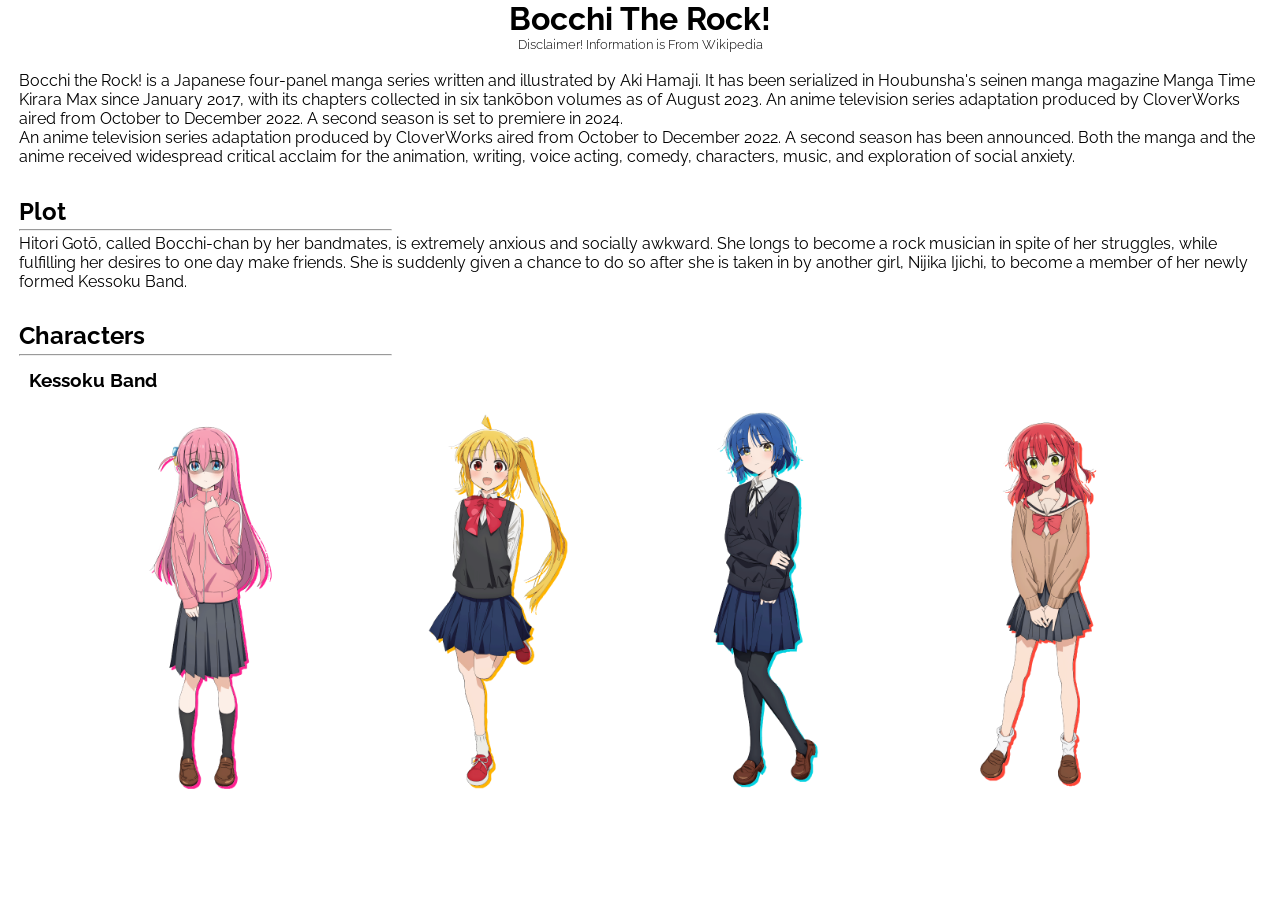
==== index.html @ 3a961fc8 "changes Font" ====
<!DOCTYPE html>
<html lang="en">

<head>
    <meta charset="UTF-8">
    <meta name="viewport" content="width=device-width, initial-scale=1.0">
    <link rel="preconnect" href="https://fonts.googleapis.com">
    <link rel="preconnect" href="https://fonts.gstatic.com" crossorigin>
    <link
        href="https://fonts.googleapis.com/css2?family=Bebas+Neue&family=Raleway:ital,wght@0,100..900;1,100..900&display=swap"
        rel="stylesheet">
    <link rel="stylesheet" href="css/index.css">
    <title>Document</title>
</head>

<body>
    <h1>Bocchi The Rock!</h1>
    <h5>Disclaimer! Information is From Wikipedia</h5>

    <section class="Introduction">
        <div class="Intro">
            Bocchi the Rock! is a Japanese four-panel manga series written and illustrated by Aki Hamaji. It has been
            serialized in Houbunsha's seinen manga magazine Manga Time Kirara Max since January 2017, with its chapters
            collected in six tankōbon volumes as of August 2023. An anime television series adaptation produced by
            CloverWorks aired from October to December 2022. A second season is set to premiere in 2024.
            <br>
            An anime television series adaptation produced by CloverWorks aired from October to December 2022. A second
            season has been announced. Both the manga and the anime received widespread critical acclaim for the
            animation, writing, voice acting, comedy, characters, music, and exploration of social anxiety.
        </div>
    </section>

    <section class="Plot">
        <h2>Plot</h2>
        <hr>
        Hitori Gotō, called Bocchi-chan by her bandmates, is extremely anxious and socially awkward. She longs to become
        a rock musician in spite of her struggles, while fulfilling her desires to one day make friends. She is suddenly
        given a chance to do so after she is taken in by another girl, Nijika Ijichi, to become a member of her newly
        formed Kessoku Band.
    </section>

    <section class="Characters">
        <h2>Characters</h2>
        <hr>

        <div>
            <h3>Kessoku Band</h3>
        </div>
        <div class="Char">
            <img src="images/Hitori_Gotoh.png" alt="Hitori Gotō">
            <img src="images/Nijika_Ijichi.png" alt="Nijika Ijichi">
            <img src="images/Ryo_Yamada.png" alt="Ryō Yamada ">
            <img src="images/Ikuyo_Kita.png" alt="Ikuyo Kita">
        </div>
    </section>
</body>

</html>
---- css/index.css ----
* {
    margin: 0;
    padding: 0;
    box-sizing: border-box;
    font-family: "Raleway", sans-serif;
    font-optical-sizing: auto;
    font-weight: weight;
    font-style: normal;
}

h1,
h5 {
    text-align: center;
}

h5 {
    font-weight: 300;
}

hr {
    margin: 0.2em 0;
    width: 30%;
}

section {
    padding: 0.7em;
    margin: 0.5em;
}

.Characters h3 {
    padding: 10px;
}

.Char {
    display: flex;
    justify-content: space-evenly;
}

.Char img {
    display: inline;
    width: 10em;
}

.Char img:hover {
    transform: scale(1.1);
    transition: all 0.3s ease-in-out;
}
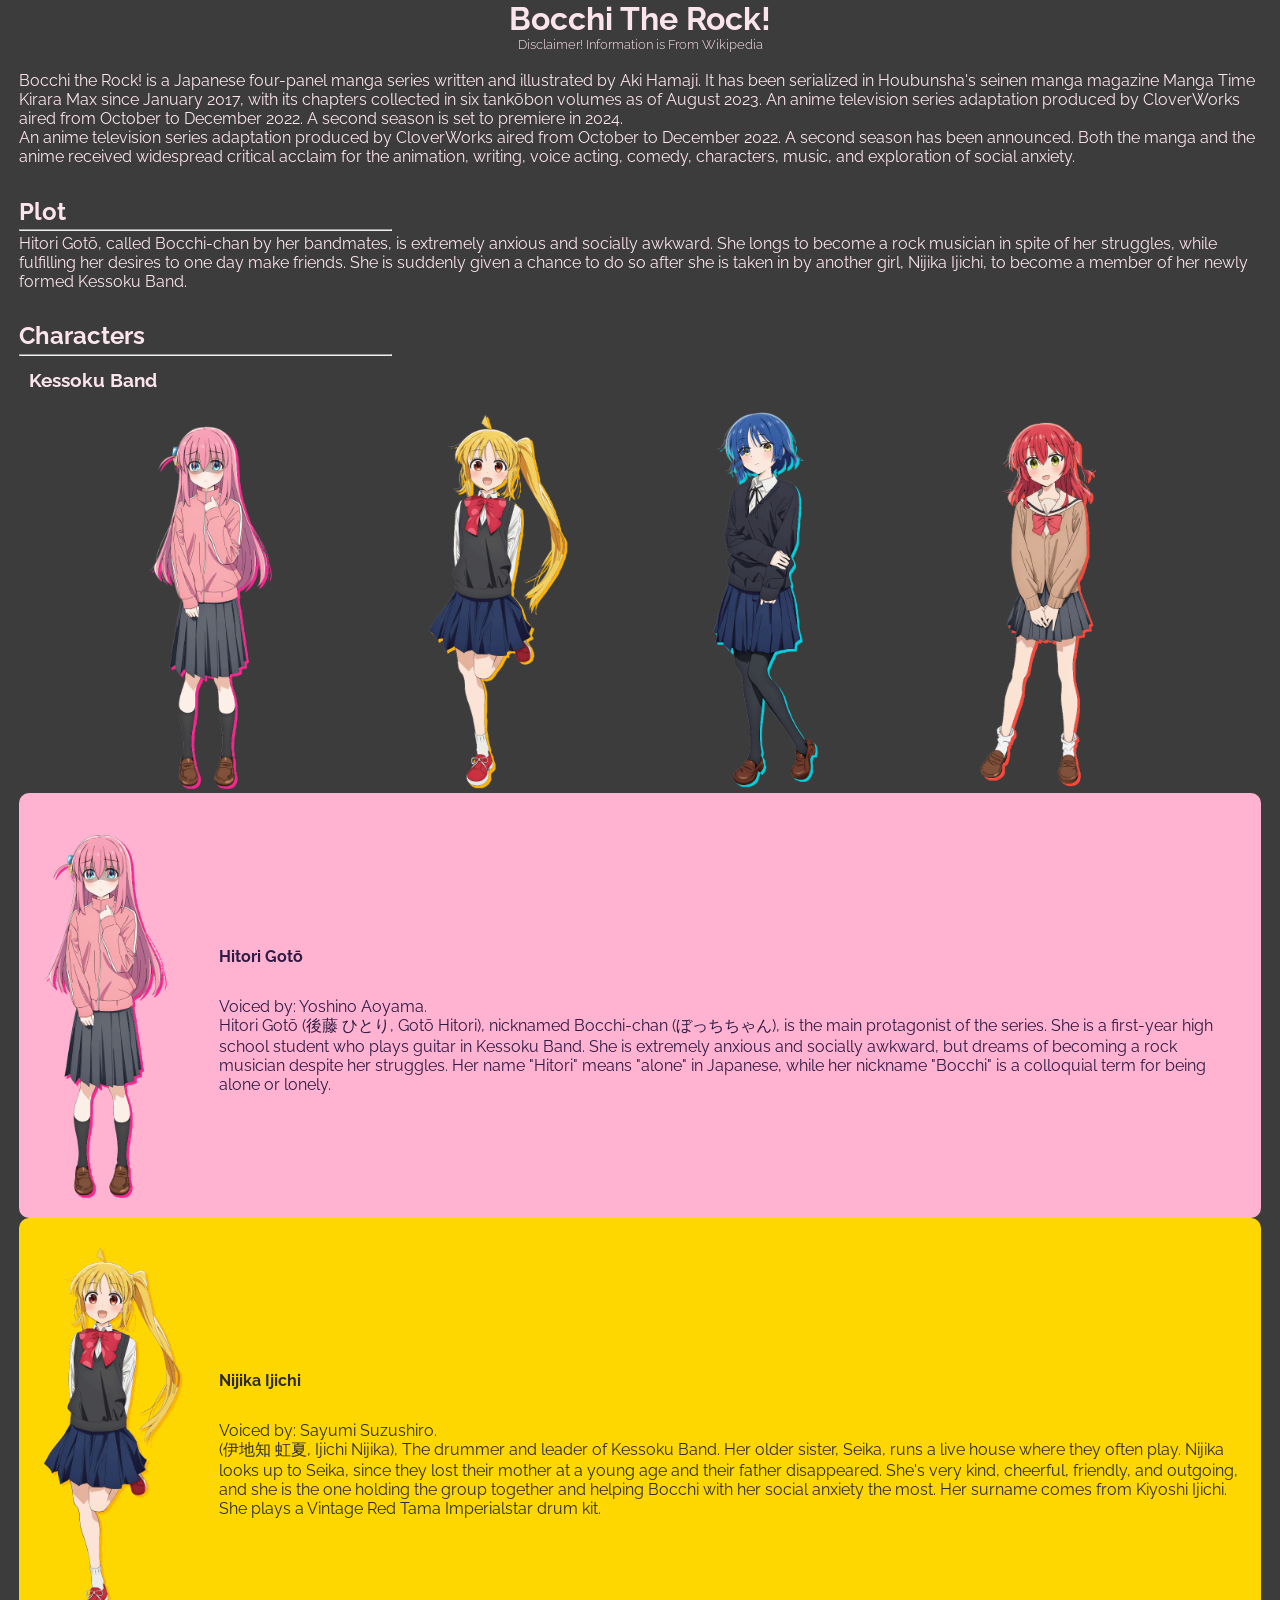
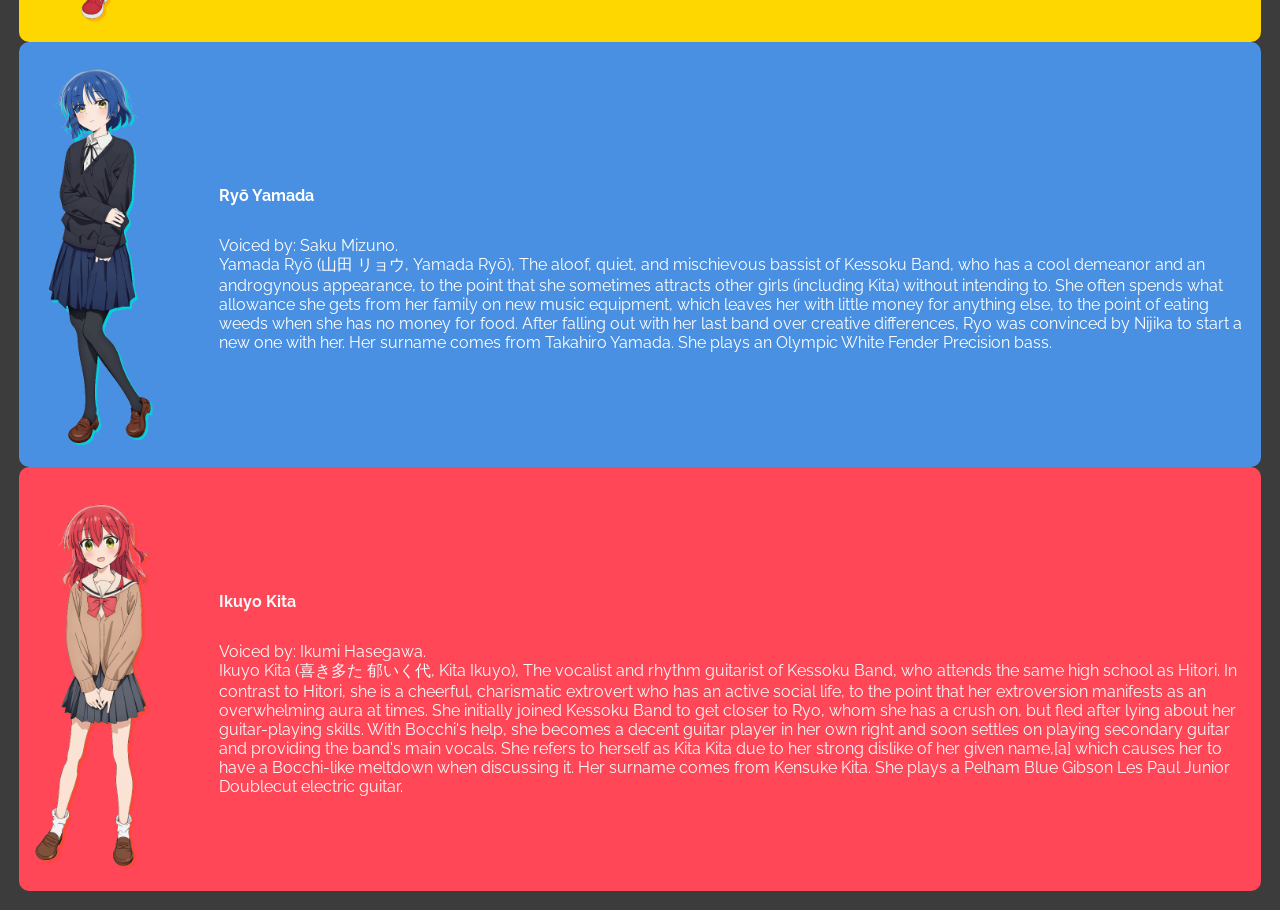
==== commit 672ea0df: "Kessoku band Description panel" ====
--- a/index.html
+++ b/index.html
@@ -52,6 +52,79 @@
             <img src="images/Ryo_Yamada.png" alt="Ryō Yamada ">
             <img src="images/Ikuyo_Kita.png" alt="Ikuyo Kita">
         </div>
+
+        <div class="Descriptions">
+            <div class="Hitori_Description">
+                <img src="images/Hitori_Gotoh.png" alt="Hitori_Gotoh">
+                <aside>
+                    <h4>Hitori Gotō</h4>
+                    <p>
+                        Voiced by: Yoshino Aoyama.
+                        <br>
+                        Hitori Gotō (後藤 ひとり, Gotō Hitori), nicknamed Bocchi-chan (ぼっちちゃん), is the main protagonist of
+                        the series. She is a first-year high school student who plays guitar in Kessoku Band. She is
+                        extremely anxious and socially awkward, but dreams of becoming a rock musician despite her
+                        struggles. Her name "Hitori" means "alone" in Japanese, while her nickname "Bocchi" is a
+                        colloquial term for being alone or lonely.
+                    </p>
+                </aside>
+            </div>
+
+            <div class="Nijika_Description">
+                <img src="images/Nijika_Ijichi.png" alt="Hitori_Gotoh">
+                <aside>
+                    <h4>Nijika Ijichi</h4>
+                    <p>
+                        Voiced by: Sayumi Suzushiro.
+                        <br>
+                        (伊地知 虹夏, Ijichi Nijika), The drummer and leader of Kessoku Band. Her older sister,
+                        Seika, runs a live house where they often play. Nijika looks up to Seika, since they lost their
+                        mother at a young age and their father disappeared. She's very kind, cheerful, friendly, and
+                        outgoing, and she is the one holding the group together and helping Bocchi with her social
+                        anxiety the most. Her surname comes from Kiyoshi Ijichi. She plays a Vintage Red Tama
+                        Imperialstar drum kit.
+                    </p>
+                </aside>
+            </div>
+
+            <div class="Ryo_Description">
+                <img src="images/Ryo_Yamada.png" alt="Hitori_Gotoh">
+                <aside>
+                    <h4>Ryō Yamada</h4>
+                    <p>
+                        Voiced by: Saku Mizuno.
+                        <br>
+                        Yamada Ryō (山田 リョウ, Yamada Ryō), The aloof, quiet, and mischievous bassist of Kessoku Band, who
+                        has a cool demeanor and an androgynous appearance, to the point that she sometimes attracts
+                        other girls (including Kita) without intending to. She often spends what allowance she gets from
+                        her family on new music equipment, which leaves her with little money for anything else, to the
+                        point of eating weeds when she has no money for food. After falling out with her last band over
+                        creative differences, Ryo was convinced by Nijika to start a new one with her. Her surname comes
+                        from Takahiro Yamada. She plays an Olympic White Fender Precision bass.
+                    </p>
+                </aside>
+            </div>
+
+            <div class="Ikuyo_Description">
+                <img src="images/Ikuyo_Kita.png" alt="Hitori_Gotoh">
+                <aside>
+                    <h4>Ikuyo Kita</h4>
+                    <p>
+                        Voiced by: Ikumi Hasegawa.
+                        <br>
+                        Ikuyo Kita (喜き多た 郁いく代, Kita Ikuyo), The vocalist and rhythm guitarist of Kessoku Band, who attends
+                        the same high school as Hitori. In contrast to Hitori, she is a cheerful, charismatic extrovert
+                        who has an active social life, to the point that her extroversion manifests as an overwhelming
+                        aura at times. She initially joined Kessoku Band to get closer to Ryo, whom she has a crush on,
+                        but fled after lying about her guitar-playing skills. With Bocchi's help, she becomes a decent
+                        guitar player in her own right and soon settles on playing secondary guitar and providing the
+                        band's main vocals. She refers to herself as Kita Kita due to her strong dislike of her given
+                        name,[a] which causes her to have a Bocchi-like meltdown when discussing it. Her surname comes
+                        from Kensuke Kita. She plays a Pelham Blue Gibson Les Paul Junior Doublecut electric guitar.
+                    </p>
+                </aside>
+            </div>
+        </div>
     </section>
 </body>
 
--- a/css/index.css
+++ b/css/index.css
@@ -6,6 +6,12 @@
     font-optical-sizing: auto;
     font-weight: weight;
     font-style: normal;
+}
+
+body {
+    background-color: #3c3c3c;
+    color: #fce4ec;
+    accent-color: #3949ab;
 }
 
 h1,
@@ -44,4 +50,91 @@
 .Char img:hover {
     transform: scale(1.1);
     transition: all 0.3s ease-in-out;
+}
+
+/* Character Description Kessoku Band */
+
+.Descriptions {
+    display: flex;
+    flex-direction: column;
+}
+
+/* HITORI GOTOH */
+
+.Hitori_Description {
+    background-color: #FFB3D1;
+    padding: 1em;
+    border-radius: 10px;
+    display: flex;
+    align-items: center;
+    gap: 1.5em;
+    color: #2D1B45;
+}
+
+.Hitori_Description img{
+    width: 10em;
+}
+
+.Hitori_Description h4 {
+    line-height: 5em;
+}
+
+/* NIJIKA IJICHI */
+
+.Nijika_Description {
+    background-color: #FFD700 ;
+    padding: 1em;
+    border-radius: 10px;
+    display: flex;
+    align-items: center;
+    gap: 1.5em;
+    color: #2C2C2C;
+}
+
+.Nijika_Description img{
+    width: 10em;
+}
+
+.Nijika_Description h4 {
+    line-height: 5em;
+}
+
+/* RYO YAMADA */
+
+.Ryo_Description {
+    background-color: #4A90E2 ;
+    padding: 1em;
+    border-radius: 10px;
+    display: flex;
+    align-items: center;
+    gap: 1.5em;
+    color: #FFFFFF;
+}
+
+.Ryo_Description img{
+    width: 10em;
+}
+
+.Ryo_Description h4 {
+    line-height: 5em;
+}
+
+/* IKUYO KITA */
+
+.Ikuyo_Description {
+    background-color: #FF4757;
+    padding: 1em;
+    border-radius: 10px;
+    display: flex;
+    align-items: center;
+    gap: 1.5em;
+    color: #F8F9FA;
+}
+
+.Ikuyo_Description img{
+    width: 10em;
+}
+
+.Ikuyo_Description h4 {
+    line-height: 5em;
 }
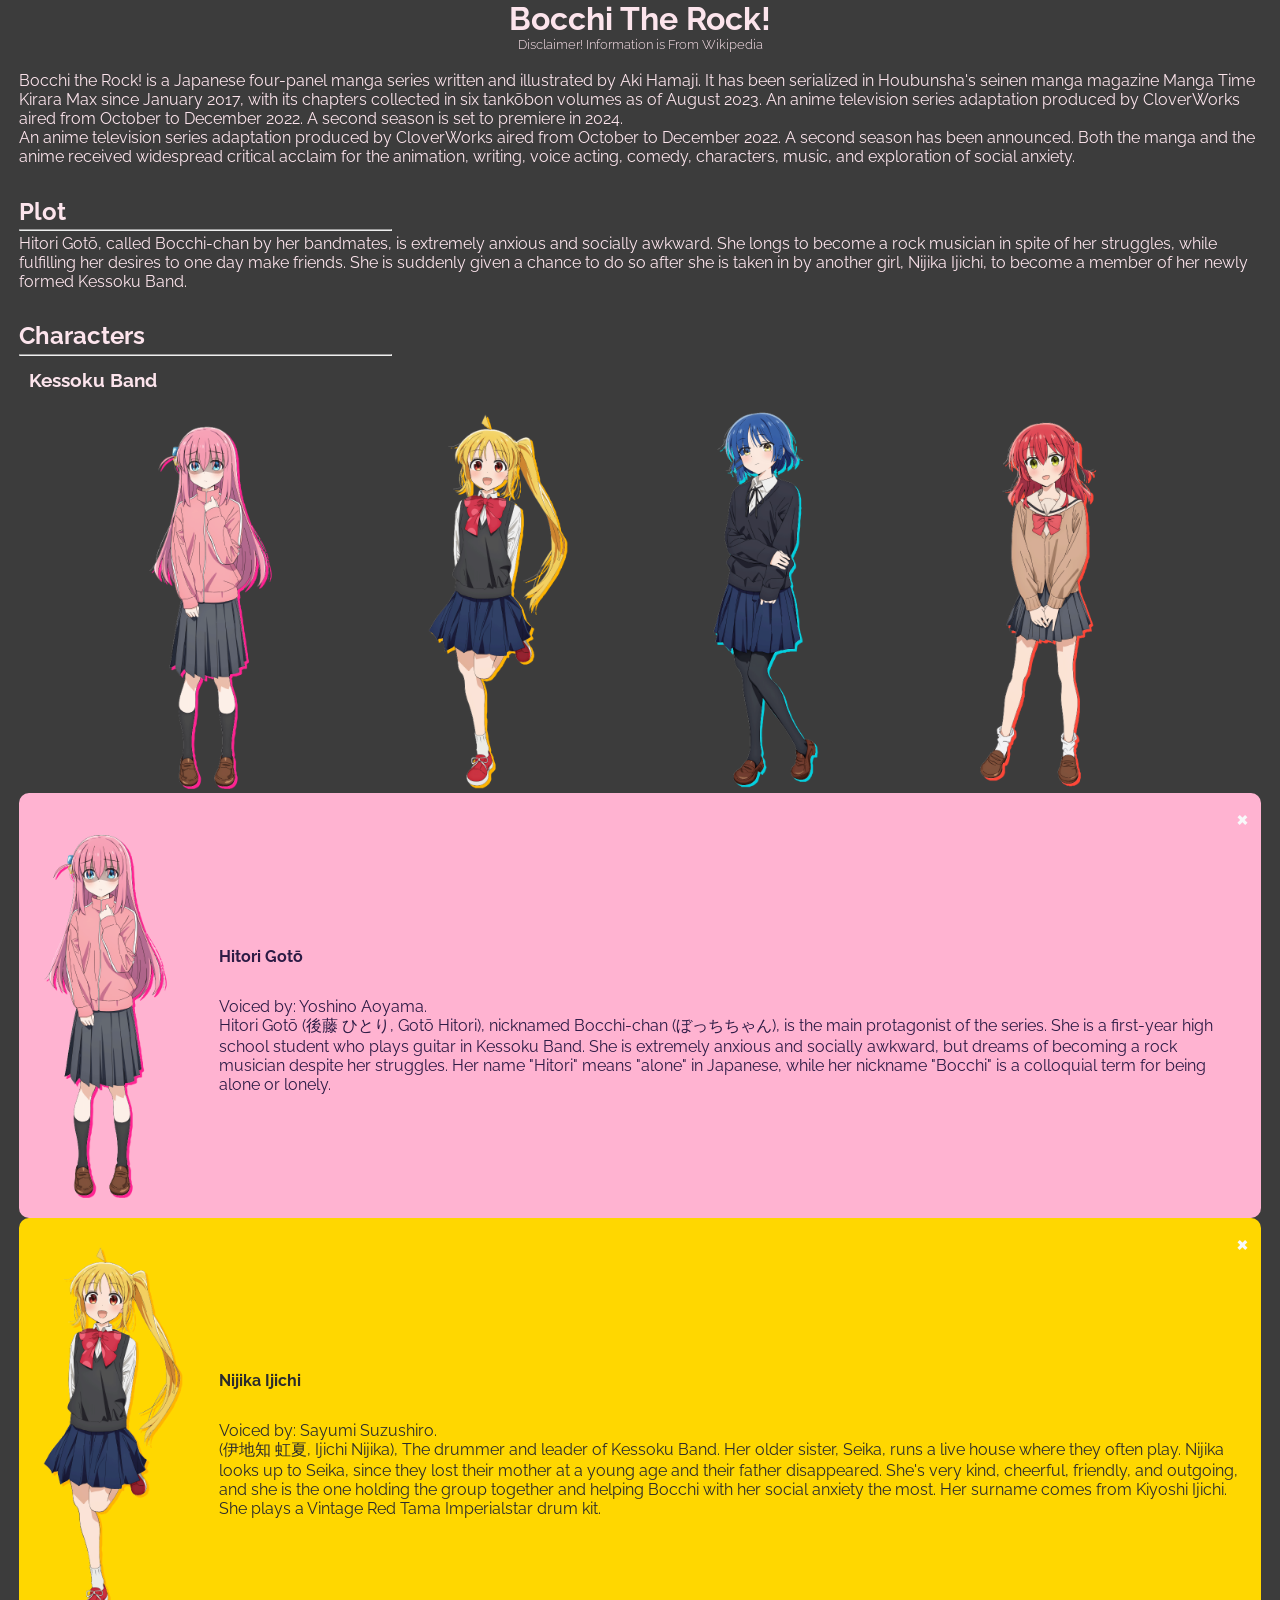
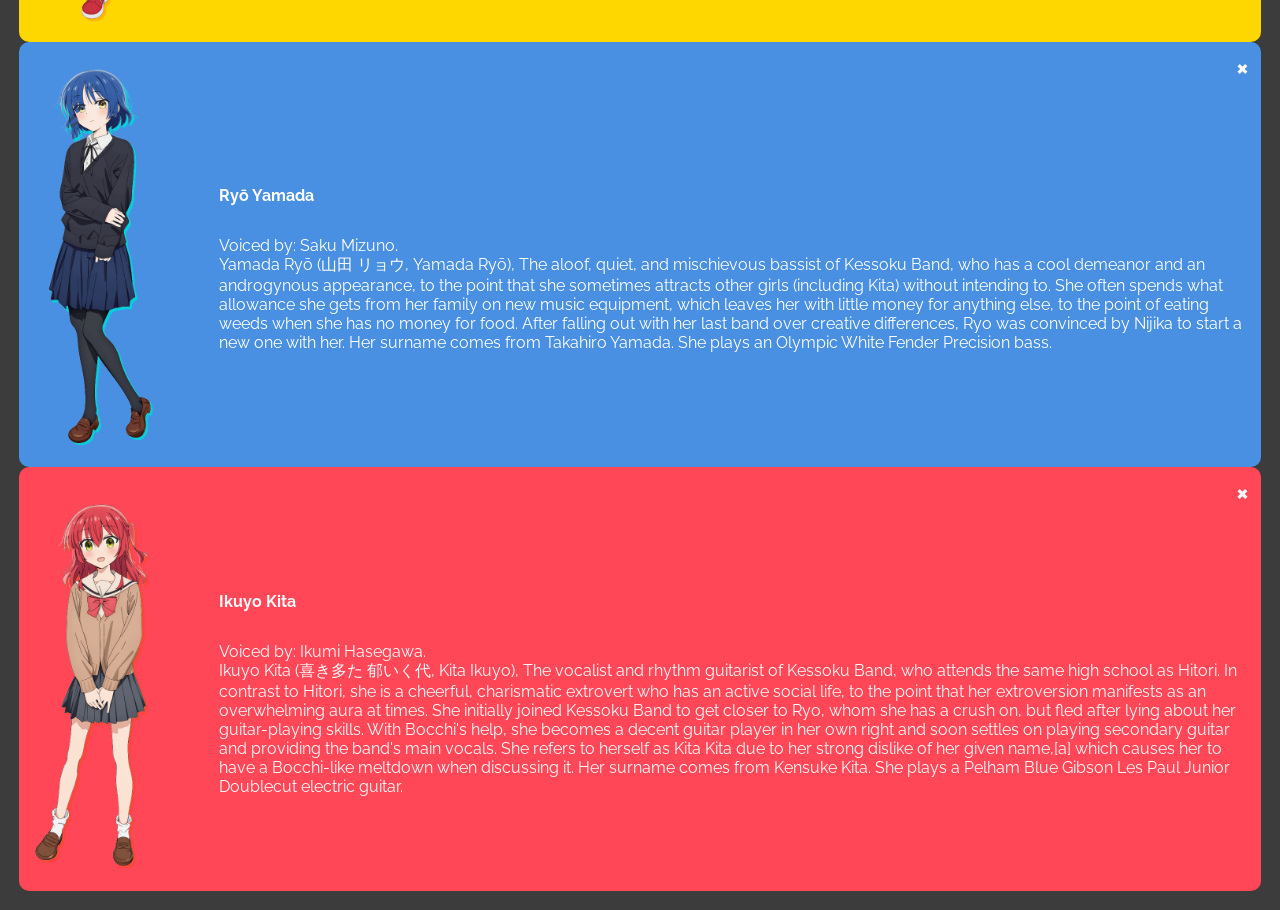
==== commit d0dfe0a0: "X" ====
--- a/index.html
+++ b/index.html
@@ -55,6 +55,7 @@
 
         <div class="Descriptions">
             <div class="Hitori_Description">
+                <span class="close-btn">&times;</span>
                 <img src="images/Hitori_Gotoh.png" alt="Hitori_Gotoh">
                 <aside>
                     <h4>Hitori Gotō</h4>
@@ -71,6 +72,7 @@
             </div>
 
             <div class="Nijika_Description">
+                <span class="close-btn">&times;</span>
                 <img src="images/Nijika_Ijichi.png" alt="Hitori_Gotoh">
                 <aside>
                     <h4>Nijika Ijichi</h4>
@@ -88,6 +90,7 @@
             </div>
 
             <div class="Ryo_Description">
+                <span class="close-btn">&times;</span>
                 <img src="images/Ryo_Yamada.png" alt="Hitori_Gotoh">
                 <aside>
                     <h4>Ryō Yamada</h4>
@@ -106,13 +109,15 @@
             </div>
 
             <div class="Ikuyo_Description">
+                <span class="close-btn">&times;</span>
                 <img src="images/Ikuyo_Kita.png" alt="Hitori_Gotoh">
                 <aside>
                     <h4>Ikuyo Kita</h4>
                     <p>
                         Voiced by: Ikumi Hasegawa.
                         <br>
-                        Ikuyo Kita (喜き多た 郁いく代, Kita Ikuyo), The vocalist and rhythm guitarist of Kessoku Band, who attends
+                        Ikuyo Kita (喜き多た 郁いく代, Kita Ikuyo), The vocalist and rhythm guitarist of Kessoku Band, who
+                        attends
                         the same high school as Hitori. In contrast to Hitori, she is a cheerful, charismatic extrovert
                         who has an active social life, to the point that her extroversion manifests as an overwhelming
                         aura at times. She initially joined Kessoku Band to get closer to Ryo, whom she has a crush on,
--- a/css/index.css
+++ b/css/index.css
@@ -59,6 +59,28 @@
     flex-direction: column;
 }
 
+.Hitori_Description,
+.Nijika_Description,
+.Ryo_Description,
+.Ikuyo_Description {
+    position: relative; 
+}
+
+.close-btn {
+    position: absolute;
+    top: 8px;
+    right: 12px;
+    font-size: 1.7em;
+    font-weight: bold;
+    color: #F8F9FA;
+    cursor: pointer;
+    transition: color 0.3s ease;
+}
+
+.close-btn:hover {
+    color: #000;
+}
+
 /* HITORI GOTOH */
 
 .Hitori_Description {
@@ -108,7 +130,7 @@
     display: flex;
     align-items: center;
     gap: 1.5em;
-    color: #FFFFFF;
+    color: #FFF;
 }
 
 .Ryo_Description img{
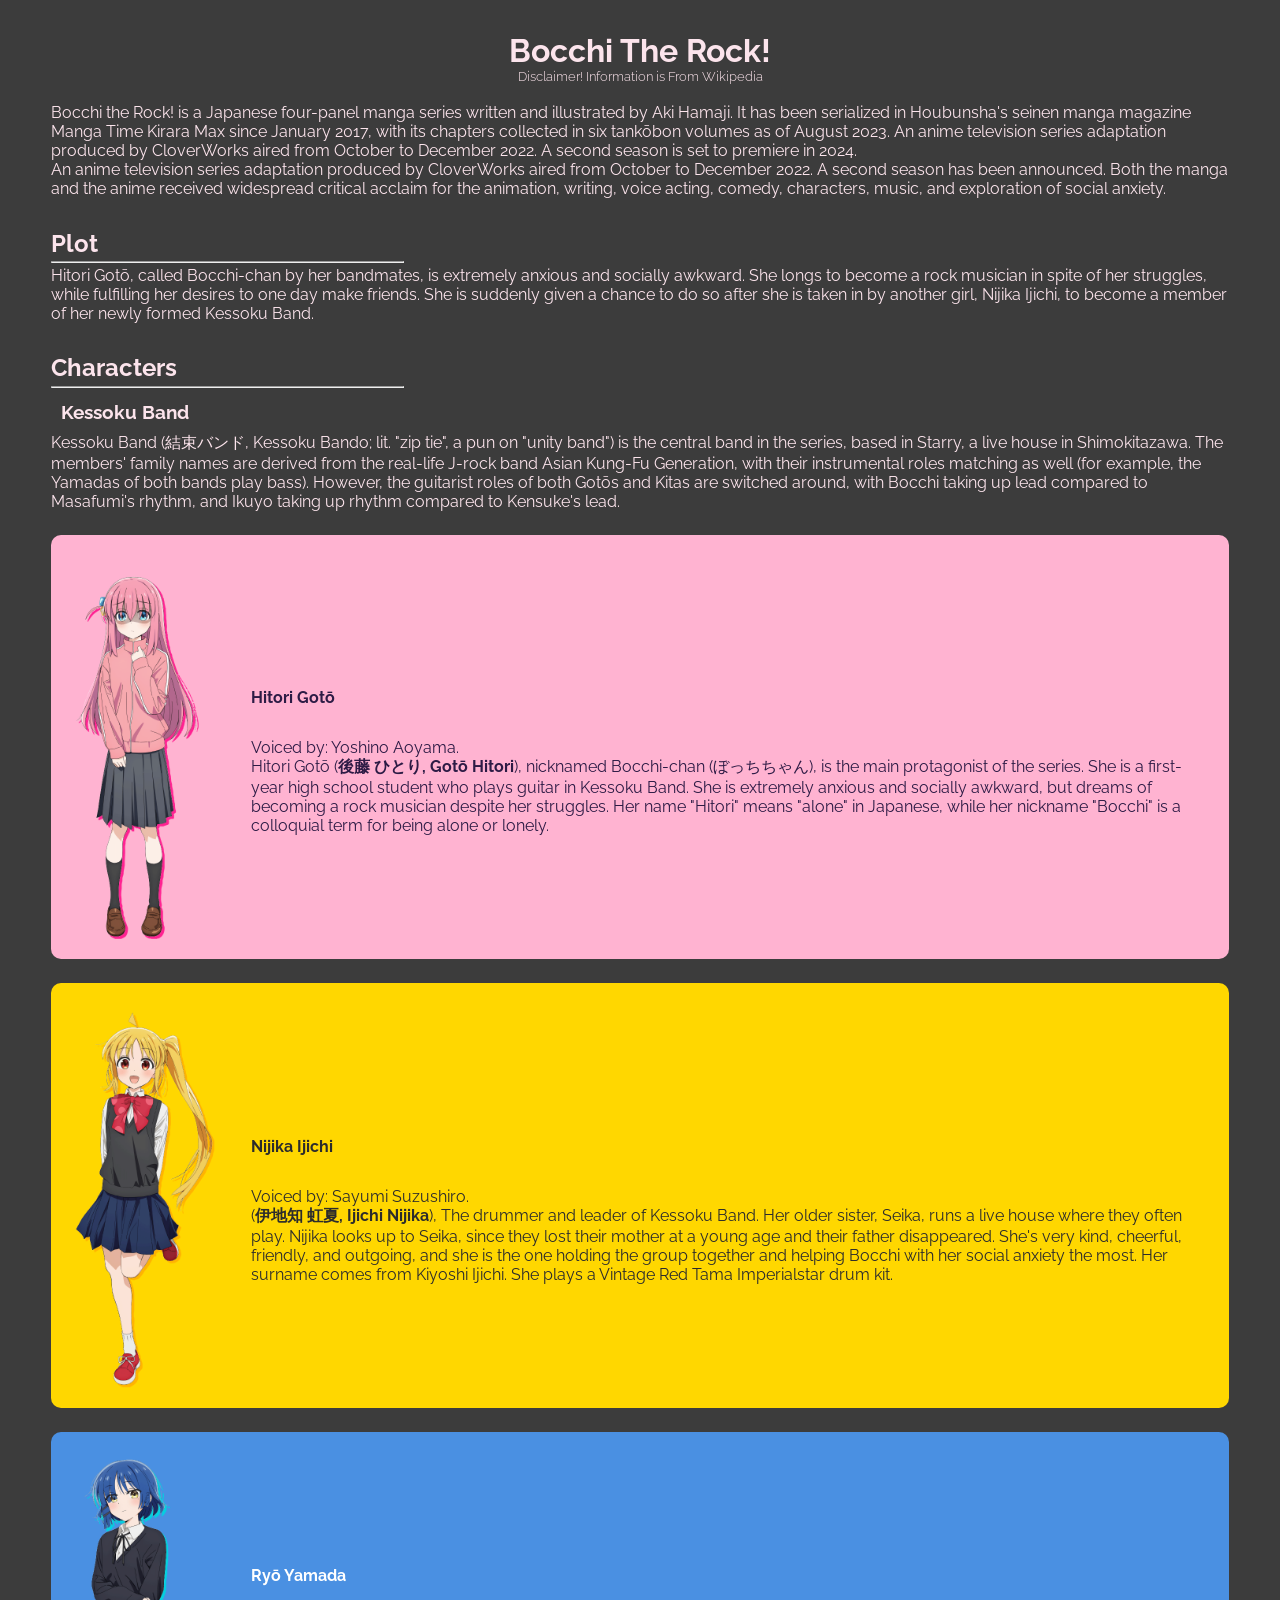
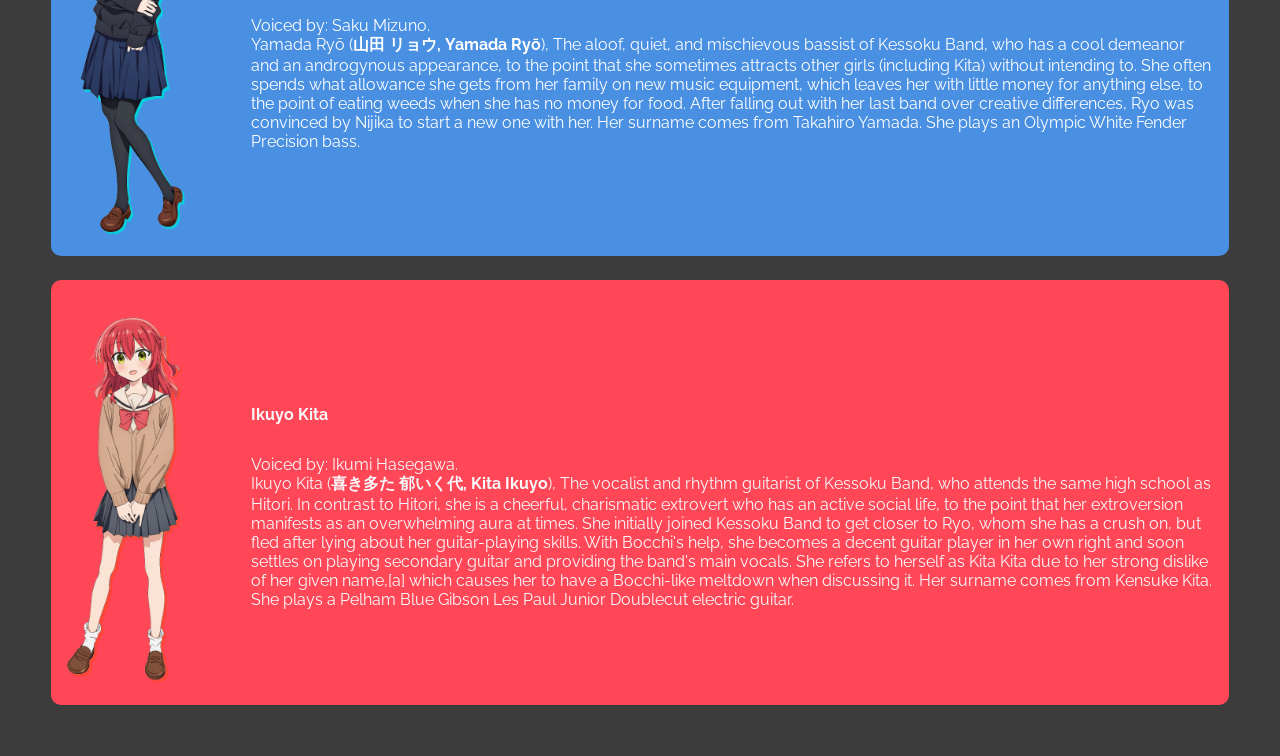
==== commit 3b356016: "f" ====
--- a/index.html
+++ b/index.html
@@ -43,26 +43,32 @@
         <h2>Characters</h2>
         <hr>
 
-        <div>
+        <div class="Kessoku_Band">
             <h3>Kessoku Band</h3>
-        </div>
-        <div class="Char">
-            <img src="images/Hitori_Gotoh.png" alt="Hitori Gotō">
-            <img src="images/Nijika_Ijichi.png" alt="Nijika Ijichi">
-            <img src="images/Ryo_Yamada.png" alt="Ryō Yamada ">
-            <img src="images/Ikuyo_Kita.png" alt="Ikuyo Kita">
+            Kessoku Band (結束バンド, Kessoku Bando; lit. "zip tie", a pun on "unity band") is the central band in the
+            series, based in Starry, a live house in Shimokitazawa. The members' family names are derived from the
+            real-life J-rock band Asian Kung-Fu Generation, with their instrumental roles matching as well (for example,
+            the Yamadas of both bands play bass). However, the guitarist roles of both Gotōs and Kitas are switched
+            around, with Bocchi taking up lead compared to Masafumi's rhythm, and Ikuyo taking up rhythm compared to
+            Kensuke's lead.
+            <!-- <div class="Char">
+                <img src="images/Hitori_Gotoh.png" alt="Hitori Gotō" data-target="hitori">
+                <img src="images/Nijika_Ijichi.png" alt="Nijika Ijichi" data-target="nijika">
+                <img src="images/Ryo_Yamada.png" alt="Ryō Yamada " data-target="ryo">
+                <img src="images/Ikuyo_Kita.png" alt="Ikuyo Kita" data-target="ikuyo">
+            </div> -->
         </div>
 
         <div class="Descriptions">
-            <div class="Hitori_Description">
-                <span class="close-btn">&times;</span>
+            <div class="Hitori_Description" id="hitori">
+                <!-- <span class="close-btn">&times;</span> -->
                 <img src="images/Hitori_Gotoh.png" alt="Hitori_Gotoh">
                 <aside>
                     <h4>Hitori Gotō</h4>
                     <p>
                         Voiced by: Yoshino Aoyama.
                         <br>
-                        Hitori Gotō (後藤 ひとり, Gotō Hitori), nicknamed Bocchi-chan (ぼっちちゃん), is the main protagonist of
+                        Hitori Gotō (<b>後藤 ひとり, Gotō Hitori</b>), nicknamed Bocchi-chan (ぼっちちゃん), is the main protagonist of
                         the series. She is a first-year high school student who plays guitar in Kessoku Band. She is
                         extremely anxious and socially awkward, but dreams of becoming a rock musician despite her
                         struggles. Her name "Hitori" means "alone" in Japanese, while her nickname "Bocchi" is a
@@ -71,15 +77,15 @@
                 </aside>
             </div>
 
-            <div class="Nijika_Description">
-                <span class="close-btn">&times;</span>
+            <div class="Nijika_Description" id="nijika">
+                <!-- <span class="close-btn">&times;</span> -->
                 <img src="images/Nijika_Ijichi.png" alt="Hitori_Gotoh">
                 <aside>
                     <h4>Nijika Ijichi</h4>
                     <p>
                         Voiced by: Sayumi Suzushiro.
                         <br>
-                        (伊地知 虹夏, Ijichi Nijika), The drummer and leader of Kessoku Band. Her older sister,
+                        (<b>伊地知 虹夏, Ijichi Nijika</b>), The drummer and leader of Kessoku Band. Her older sister,
                         Seika, runs a live house where they often play. Nijika looks up to Seika, since they lost their
                         mother at a young age and their father disappeared. She's very kind, cheerful, friendly, and
                         outgoing, and she is the one holding the group together and helping Bocchi with her social
@@ -89,15 +95,15 @@
                 </aside>
             </div>
 
-            <div class="Ryo_Description">
-                <span class="close-btn">&times;</span>
+            <div class="Ryo_Description" id="ryo">
+                <!-- <span class="close-btn">&times;</span> -->
                 <img src="images/Ryo_Yamada.png" alt="Hitori_Gotoh">
                 <aside>
                     <h4>Ryō Yamada</h4>
                     <p>
                         Voiced by: Saku Mizuno.
                         <br>
-                        Yamada Ryō (山田 リョウ, Yamada Ryō), The aloof, quiet, and mischievous bassist of Kessoku Band, who
+                        Yamada Ryō (<b>山田 リョウ, Yamada Ryō</b>), The aloof, quiet, and mischievous bassist of Kessoku Band, who
                         has a cool demeanor and an androgynous appearance, to the point that she sometimes attracts
                         other girls (including Kita) without intending to. She often spends what allowance she gets from
                         her family on new music equipment, which leaves her with little money for anything else, to the
@@ -108,15 +114,15 @@
                 </aside>
             </div>
 
-            <div class="Ikuyo_Description">
-                <span class="close-btn">&times;</span>
+            <div class="Ikuyo_Description" id="ikuyo">
+                <!-- <span class="close-btn">&times;</span> -->
                 <img src="images/Ikuyo_Kita.png" alt="Hitori_Gotoh">
                 <aside>
                     <h4>Ikuyo Kita</h4>
                     <p>
                         Voiced by: Ikumi Hasegawa.
                         <br>
-                        Ikuyo Kita (喜き多た 郁いく代, Kita Ikuyo), The vocalist and rhythm guitarist of Kessoku Band, who
+                        Ikuyo Kita (<b>喜き多た 郁いく代, Kita Ikuyo</b>), The vocalist and rhythm guitarist of Kessoku Band, who
                         attends
                         the same high school as Hitori. In contrast to Hitori, she is a cheerful, charismatic extrovert
                         who has an active social life, to the point that her extroversion manifests as an overwhelming
@@ -131,6 +137,8 @@
             </div>
         </div>
     </section>
+
+    <script src="javascript/index.js"></script>
 </body>
 
 </html>
--- a/css/index.css
+++ b/css/index.css
@@ -12,6 +12,7 @@
     background-color: #3c3c3c;
     color: #fce4ec;
     accent-color: #3949ab;
+    padding: 2em;
 }
 
 h1,
@@ -57,9 +58,14 @@
 .Descriptions {
     display: flex;
     flex-direction: column;
+    gap: 1.5em;
 }
 
-.Hitori_Description,
+.Kessoku_Band {
+    margin-bottom: 1.5em;
+}
+
+/* .Hitori_Description,
 .Nijika_Description,
 .Ryo_Description,
 .Ikuyo_Description {
@@ -79,7 +85,7 @@
 
 .close-btn:hover {
     color: #000;
-}
+} */
 
 /* HITORI GOTOH */
 
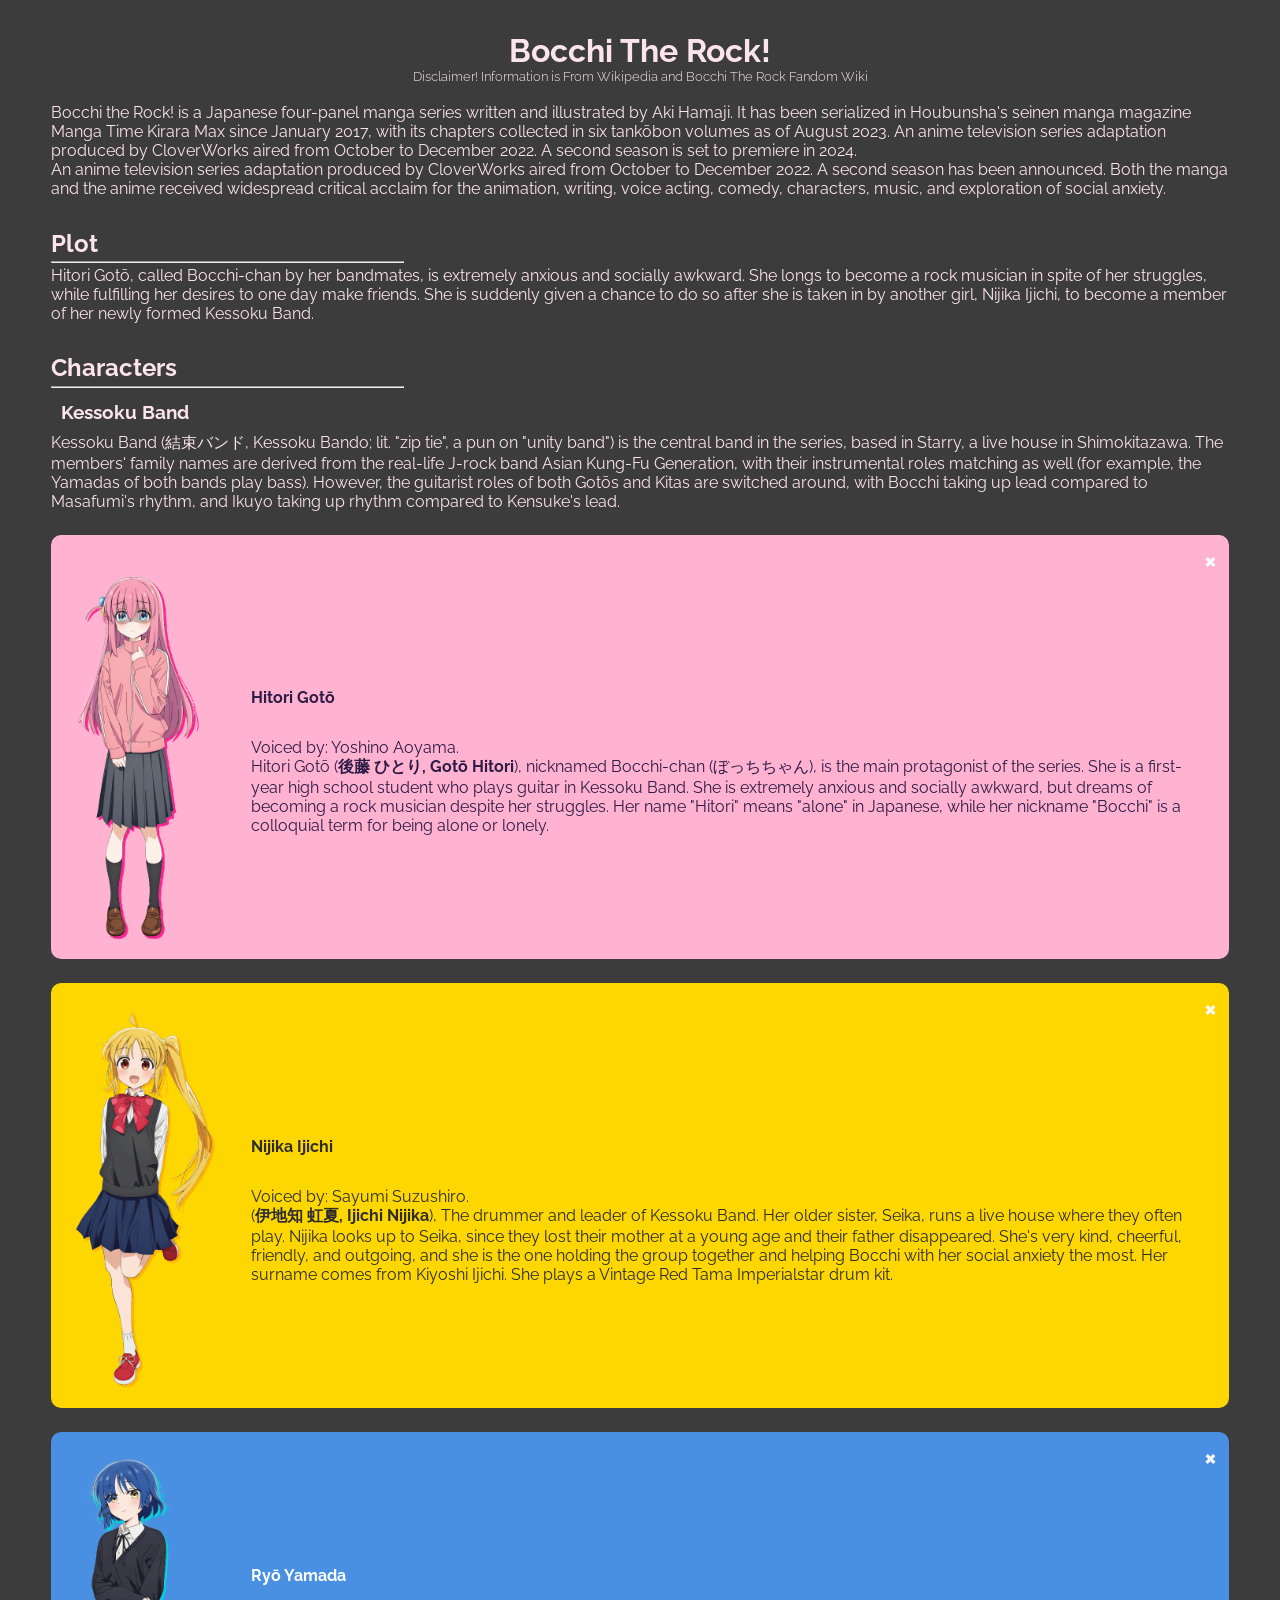
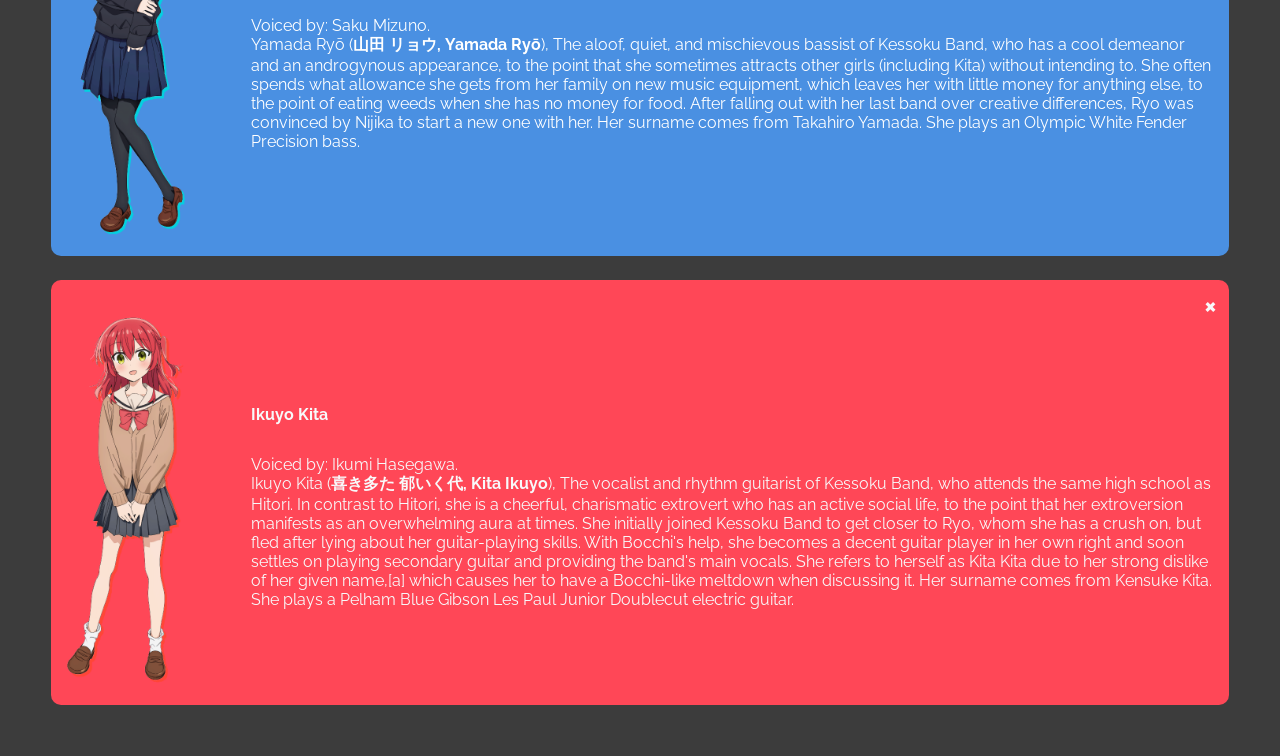
==== commit 277f121c: "some" ====
--- a/index.html
+++ b/index.html
@@ -10,12 +10,12 @@
         href="https://fonts.googleapis.com/css2?family=Bebas+Neue&family=Raleway:ital,wght@0,100..900;1,100..900&display=swap"
         rel="stylesheet">
     <link rel="stylesheet" href="css/index.css">
-    <title>Document</title>
+    <title>Bocchi The Rock</title>
 </head>
 
 <body>
     <h1>Bocchi The Rock!</h1>
-    <h5>Disclaimer! Information is From Wikipedia</h5>
+    <h5>Disclaimer! Information is From <a href="https://en.wikipedia.org/wiki/Bocchi_the_Rock!">Wikipedia</a> and <a href="https://bocchi-the-rock.fandom.com/wiki/Bocchi_the_Rock!_Wiki">Bocchi The Rock Fandom Wiki</a></h5>
 
     <section class="Introduction">
         <div class="Intro">
@@ -61,7 +61,7 @@
 
         <div class="Descriptions">
             <div class="Hitori_Description" id="hitori">
-                <!-- <span class="close-btn">&times;</span> -->
+                <span class="close-btn">&times;</span>
                 <img src="images/Hitori_Gotoh.png" alt="Hitori_Gotoh">
                 <aside>
                     <h4>Hitori Gotō</h4>
@@ -78,7 +78,7 @@
             </div>
 
             <div class="Nijika_Description" id="nijika">
-                <!-- <span class="close-btn">&times;</span> -->
+                <span class="close-btn">&times;</span>
                 <img src="images/Nijika_Ijichi.png" alt="Hitori_Gotoh">
                 <aside>
                     <h4>Nijika Ijichi</h4>
@@ -96,7 +96,7 @@
             </div>
 
             <div class="Ryo_Description" id="ryo">
-                <!-- <span class="close-btn">&times;</span> -->
+                <span class="close-btn">&times;</span>
                 <img src="images/Ryo_Yamada.png" alt="Hitori_Gotoh">
                 <aside>
                     <h4>Ryō Yamada</h4>
@@ -115,7 +115,7 @@
             </div>
 
             <div class="Ikuyo_Description" id="ikuyo">
-                <!-- <span class="close-btn">&times;</span> -->
+                <span class="close-btn">&times;</span>
                 <img src="images/Ikuyo_Kita.png" alt="Hitori_Gotoh">
                 <aside>
                     <h4>Ikuyo Kita</h4>
@@ -135,6 +135,7 @@
                     </p>
                 </aside>
             </div>
+
         </div>
     </section>
 
--- a/css/index.css
+++ b/css/index.css
@@ -22,6 +22,11 @@
 
 h5 {
     font-weight: 300;
+}
+
+h5 a {
+    color: #fce4ec;
+    text-decoration: none;
 }
 
 hr {
@@ -49,7 +54,7 @@
 }
 
 .Char img:hover {
-    transform: scale(1.1);
+    transform: scale(1.05);
     transition: all 0.3s ease-in-out;
 }
 
@@ -65,7 +70,7 @@
     margin-bottom: 1.5em;
 }
 
-/* .Hitori_Description,
+.Hitori_Description,
 .Nijika_Description,
 .Ryo_Description,
 .Ikuyo_Description {
@@ -85,7 +90,7 @@
 
 .close-btn:hover {
     color: #000;
-} */
+}
 
 /* HITORI GOTOH */
 
@@ -101,6 +106,11 @@
 
 .Hitori_Description img{
     width: 10em;
+}
+
+.Hitori_Description img:hover {
+    transform: scale(1.05);
+    transition: all 0.3s ease-in-out;
 }
 
 .Hitori_Description h4 {
@@ -123,6 +133,11 @@
     width: 10em;
 }
 
+.Nijika_Description img:hover {
+    transform: scale(1.05);
+    transition: all 0.3s ease-in-out;
+}
+
 .Nijika_Description h4 {
     line-height: 5em;
 }
@@ -141,6 +156,11 @@
 
 .Ryo_Description img{
     width: 10em;
+}
+
+.Ryo_Description img:hover {
+    transform: scale(1.05);
+    transition: all 0.3s ease-in-out;
 }
 
 .Ryo_Description h4 {
@@ -163,6 +183,11 @@
     width: 10em;
 }
 
+.Ikuyo_Description img:hover {
+    transform: scale(1.05);
+    transition: all 0.3s ease-in-out;
+}
+
 .Ikuyo_Description h4 {
     line-height: 5em;
 }
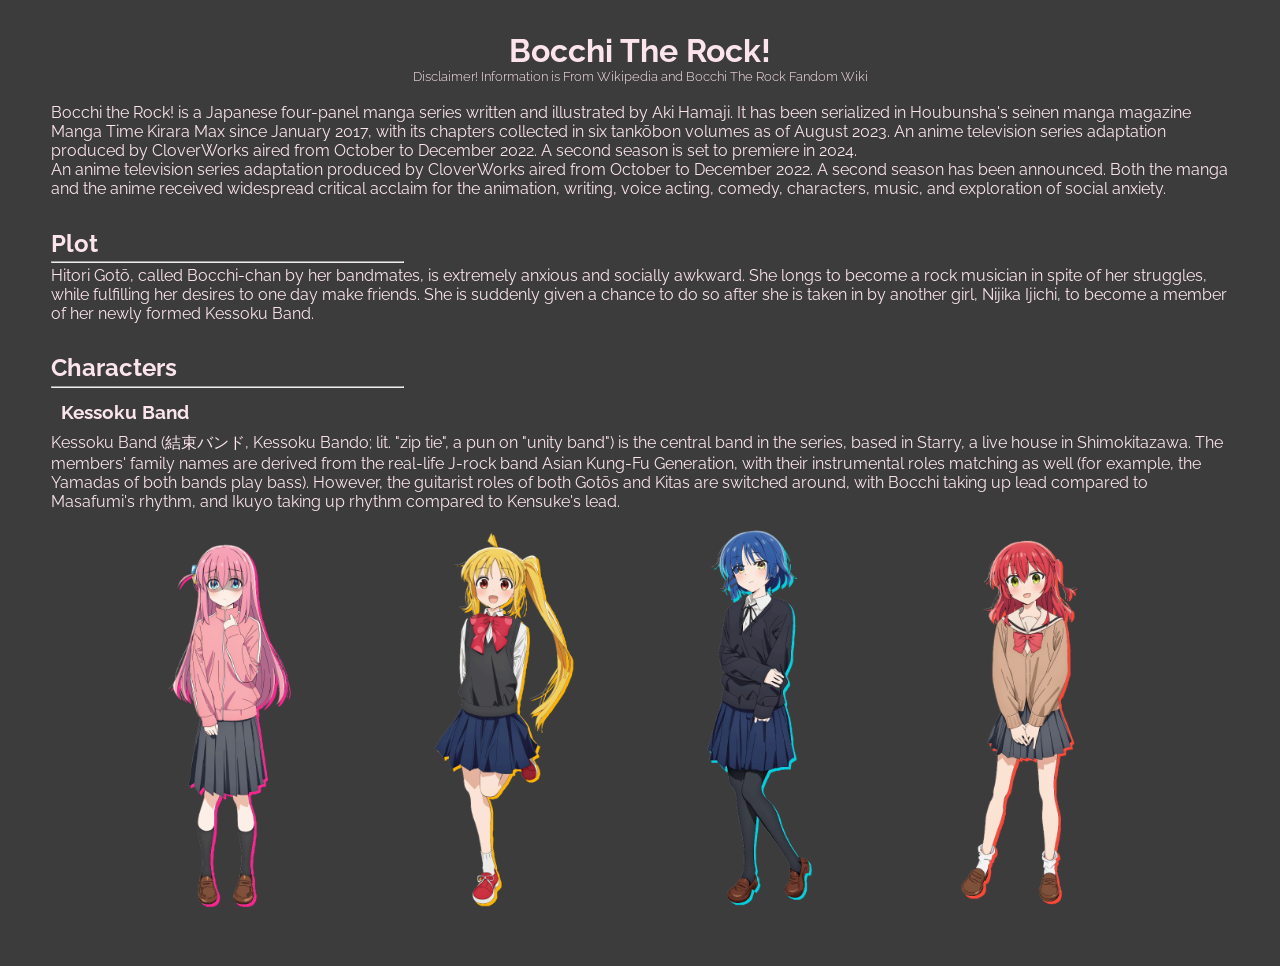
==== commit c0f2d265: "working on the character data" ====
--- a/index.html
+++ b/index.html
@@ -51,91 +51,20 @@
             the Yamadas of both bands play bass). However, the guitarist roles of both Gotōs and Kitas are switched
             around, with Bocchi taking up lead compared to Masafumi's rhythm, and Ikuyo taking up rhythm compared to
             Kensuke's lead.
-            <!-- <div class="Char">
-                <img src="images/Hitori_Gotoh.png" alt="Hitori Gotō" data-target="hitori">
-                <img src="images/Nijika_Ijichi.png" alt="Nijika Ijichi" data-target="nijika">
-                <img src="images/Ryo_Yamada.png" alt="Ryō Yamada " data-target="ryo">
-                <img src="images/Ikuyo_Kita.png" alt="Ikuyo Kita" data-target="ikuyo">
-            </div> -->
-        </div>
-
-        <div class="Descriptions">
-            <div class="Hitori_Description" id="hitori">
-                <span class="close-btn">&times;</span>
-                <img src="images/Hitori_Gotoh.png" alt="Hitori_Gotoh">
-                <aside>
-                    <h4>Hitori Gotō</h4>
-                    <p>
-                        Voiced by: Yoshino Aoyama.
-                        <br>
-                        Hitori Gotō (<b>後藤 ひとり, Gotō Hitori</b>), nicknamed Bocchi-chan (ぼっちちゃん), is the main protagonist of
-                        the series. She is a first-year high school student who plays guitar in Kessoku Band. She is
-                        extremely anxious and socially awkward, but dreams of becoming a rock musician despite her
-                        struggles. Her name "Hitori" means "alone" in Japanese, while her nickname "Bocchi" is a
-                        colloquial term for being alone or lonely.
-                    </p>
-                </aside>
+            <div class="Char">
+                <a href="/characters/hitori_gotoh.html">
+                    <img src="images/Hitori_Gotoh.png" alt="Hitori Gotō" id="Gotoh">
+                </a>
+                <a href="/characters/nijika_ijichi.html">
+                    <img src="images/Nijika_Ijichi.png" alt="Nijika Ijichi" id="nijika">
+                </a>
+                <a href="/characters/ryo_yamada.html">
+                    <img src="images/Ryo_Yamada.png" alt="Ryō Yamada " id="ryo">
+                </a>
+                <a href="/characters/ikuyo_kita.html">
+                    <img src="images/Ikuyo_Kita.png" alt="Ikuyo Kita" id="ikuyo">
+                </a>
             </div>
-
-            <div class="Nijika_Description" id="nijika">
-                <span class="close-btn">&times;</span>
-                <img src="images/Nijika_Ijichi.png" alt="Hitori_Gotoh">
-                <aside>
-                    <h4>Nijika Ijichi</h4>
-                    <p>
-                        Voiced by: Sayumi Suzushiro.
-                        <br>
-                        (<b>伊地知 虹夏, Ijichi Nijika</b>), The drummer and leader of Kessoku Band. Her older sister,
-                        Seika, runs a live house where they often play. Nijika looks up to Seika, since they lost their
-                        mother at a young age and their father disappeared. She's very kind, cheerful, friendly, and
-                        outgoing, and she is the one holding the group together and helping Bocchi with her social
-                        anxiety the most. Her surname comes from Kiyoshi Ijichi. She plays a Vintage Red Tama
-                        Imperialstar drum kit.
-                    </p>
-                </aside>
-            </div>
-
-            <div class="Ryo_Description" id="ryo">
-                <span class="close-btn">&times;</span>
-                <img src="images/Ryo_Yamada.png" alt="Hitori_Gotoh">
-                <aside>
-                    <h4>Ryō Yamada</h4>
-                    <p>
-                        Voiced by: Saku Mizuno.
-                        <br>
-                        Yamada Ryō (<b>山田 リョウ, Yamada Ryō</b>), The aloof, quiet, and mischievous bassist of Kessoku Band, who
-                        has a cool demeanor and an androgynous appearance, to the point that she sometimes attracts
-                        other girls (including Kita) without intending to. She often spends what allowance she gets from
-                        her family on new music equipment, which leaves her with little money for anything else, to the
-                        point of eating weeds when she has no money for food. After falling out with her last band over
-                        creative differences, Ryo was convinced by Nijika to start a new one with her. Her surname comes
-                        from Takahiro Yamada. She plays an Olympic White Fender Precision bass.
-                    </p>
-                </aside>
-            </div>
-
-            <div class="Ikuyo_Description" id="ikuyo">
-                <span class="close-btn">&times;</span>
-                <img src="images/Ikuyo_Kita.png" alt="Hitori_Gotoh">
-                <aside>
-                    <h4>Ikuyo Kita</h4>
-                    <p>
-                        Voiced by: Ikumi Hasegawa.
-                        <br>
-                        Ikuyo Kita (<b>喜き多た 郁いく代, Kita Ikuyo</b>), The vocalist and rhythm guitarist of Kessoku Band, who
-                        attends
-                        the same high school as Hitori. In contrast to Hitori, she is a cheerful, charismatic extrovert
-                        who has an active social life, to the point that her extroversion manifests as an overwhelming
-                        aura at times. She initially joined Kessoku Band to get closer to Ryo, whom she has a crush on,
-                        but fled after lying about her guitar-playing skills. With Bocchi's help, she becomes a decent
-                        guitar player in her own right and soon settles on playing secondary guitar and providing the
-                        band's main vocals. She refers to herself as Kita Kita due to her strong dislike of her given
-                        name,[a] which causes her to have a Bocchi-like meltdown when discussing it. Her surname comes
-                        from Kensuke Kita. She plays a Pelham Blue Gibson Les Paul Junior Doublecut electric guitar.
-                    </p>
-                </aside>
-            </div>
-
         </div>
     </section>
 
--- a/css/index.css
+++ b/css/index.css
@@ -46,6 +46,7 @@
 .Char {
     display: flex;
     justify-content: space-evenly;
+    margin-top: 0.5rem;
 }
 
 .Char img {
@@ -53,141 +54,26 @@
     width: 10em;
 }
 
-.Char img:hover {
+#Gotoh:hover {
+    border: 2px solid #fce4ec;
     transform: scale(1.05);
     transition: all 0.3s ease-in-out;
 }
 
-/* Character Description Kessoku Band */
-
-.Descriptions {
-    display: flex;
-    flex-direction: column;
-    gap: 1.5em;
-}
-
-.Kessoku_Band {
-    margin-bottom: 1.5em;
-}
-
-.Hitori_Description,
-.Nijika_Description,
-.Ryo_Description,
-.Ikuyo_Description {
-    position: relative; 
-}
-
-.close-btn {
-    position: absolute;
-    top: 8px;
-    right: 12px;
-    font-size: 1.7em;
-    font-weight: bold;
-    color: #F8F9FA;
-    cursor: pointer;
-    transition: color 0.3s ease;
-}
-
-.close-btn:hover {
-    color: #000;
-}
-
-/* HITORI GOTOH */
-
-.Hitori_Description {
-    background-color: #FFB3D1;
-    padding: 1em;
-    border-radius: 10px;
-    display: flex;
-    align-items: center;
-    gap: 1.5em;
-    color: #2D1B45;
-}
-
-.Hitori_Description img{
-    width: 10em;
-}
-
-.Hitori_Description img:hover {
+#nijika:hover {
+    border: 2px solid #f3d365;
     transform: scale(1.05);
     transition: all 0.3s ease-in-out;
 }
 
-.Hitori_Description h4 {
-    line-height: 5em;
-}
-
-/* NIJIKA IJICHI */
-
-.Nijika_Description {
-    background-color: #FFD700 ;
-    padding: 1em;
-    border-radius: 10px;
-    display: flex;
-    align-items: center;
-    gap: 1.5em;
-    color: #2C2C2C;
-}
-
-.Nijika_Description img{
-    width: 10em;
-}
-
-.Nijika_Description img:hover {
+#ryo:hover {
+    border: 2px solid #3a62a8;
     transform: scale(1.05);
     transition: all 0.3s ease-in-out;
 }
 
-.Nijika_Description h4 {
-    line-height: 5em;
-}
-
-/* RYO YAMADA */
-
-.Ryo_Description {
-    background-color: #4A90E2 ;
-    padding: 1em;
-    border-radius: 10px;
-    display: flex;
-    align-items: center;
-    gap: 1.5em;
-    color: #FFF;
-}
-
-.Ryo_Description img{
-    width: 10em;
-}
-
-.Ryo_Description img:hover {
+#ikuyo:hover {
+    border: 2px solid #e04d59;
     transform: scale(1.05);
     transition: all 0.3s ease-in-out;
-}
-
-.Ryo_Description h4 {
-    line-height: 5em;
-}
-
-/* IKUYO KITA */
-
-.Ikuyo_Description {
-    background-color: #FF4757;
-    padding: 1em;
-    border-radius: 10px;
-    display: flex;
-    align-items: center;
-    gap: 1.5em;
-    color: #F8F9FA;
-}
-
-.Ikuyo_Description img{
-    width: 10em;
-}
-
-.Ikuyo_Description img:hover {
-    transform: scale(1.05);
-    transition: all 0.3s ease-in-out;
-}
-
-.Ikuyo_Description h4 {
-    line-height: 5em;
 }
